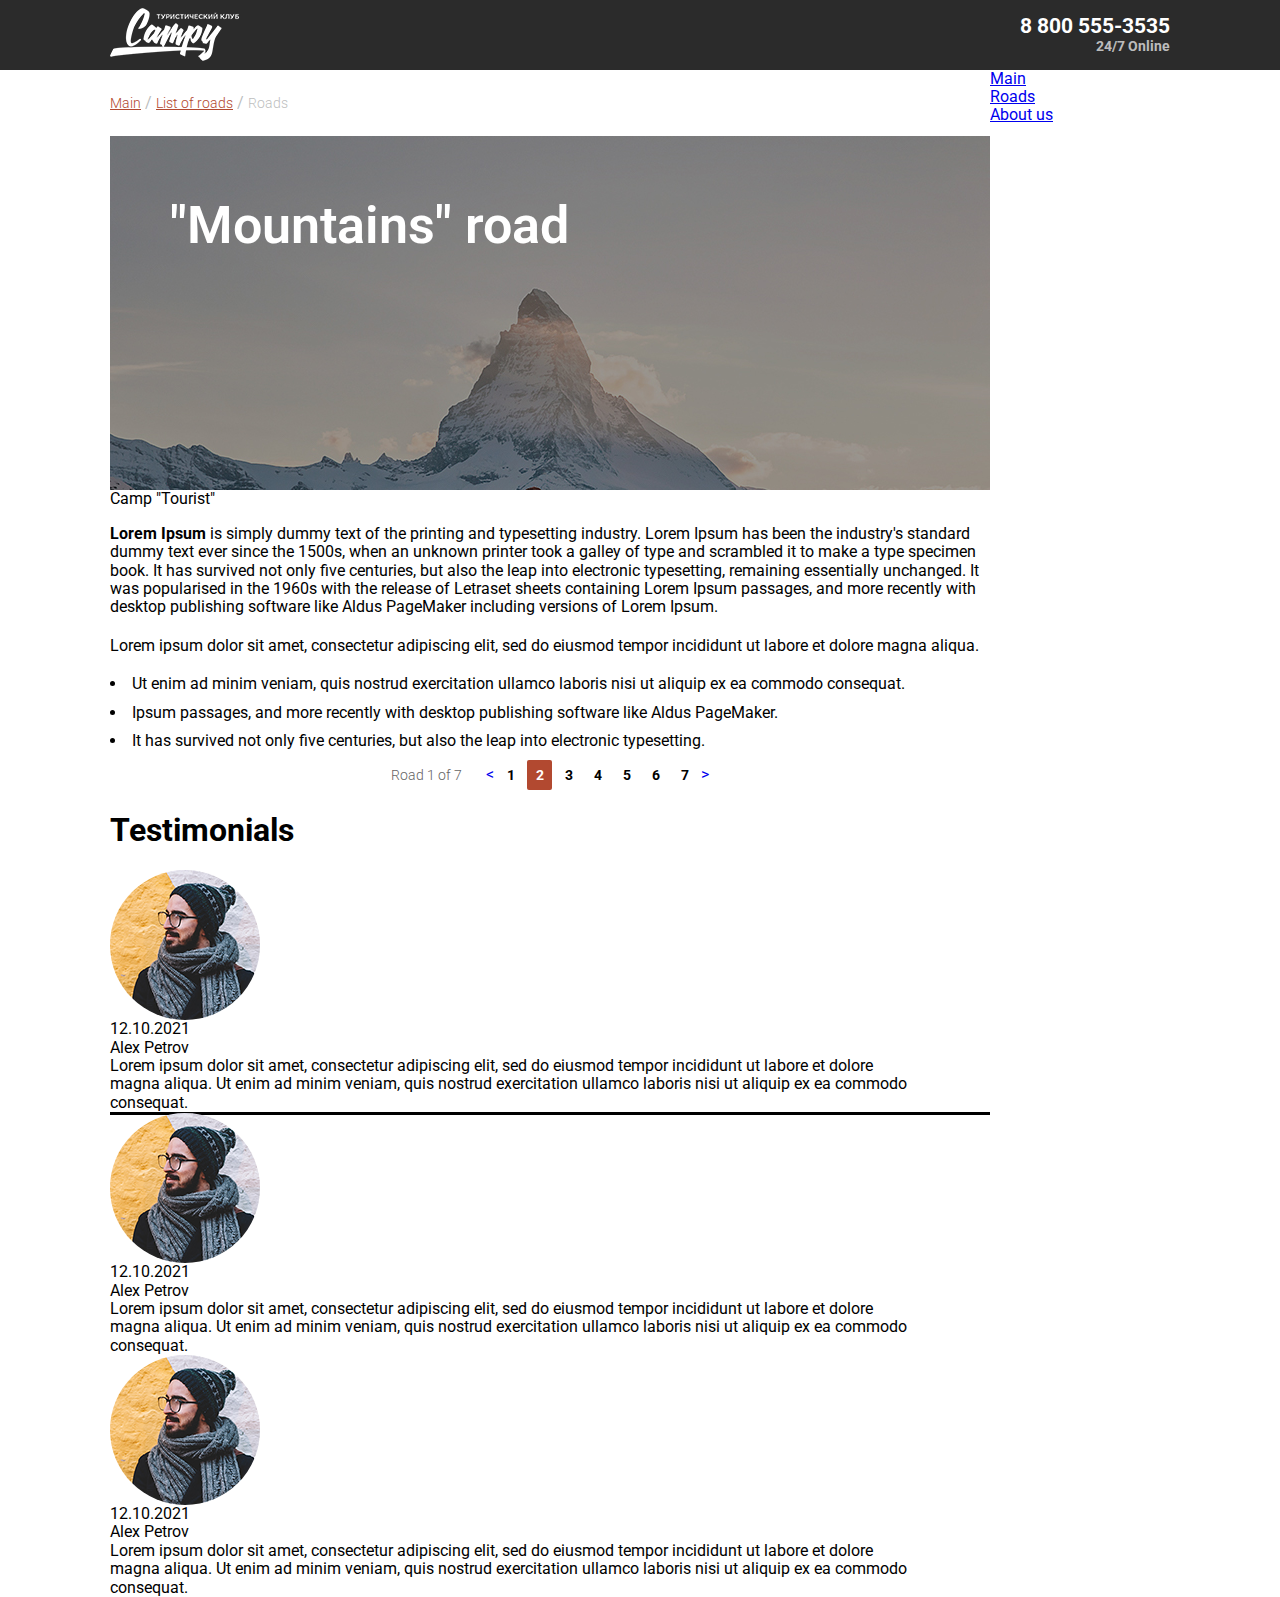
==== js/Cousehunter/layout/index.html @ eb44df19 "upd" ====
<!DOCTYPE html>
<html lang="en">

<head>
    <meta charset="UTF-8">
    <meta http-equiv="X-UA-Compatible" content="IE=edge">
    <link rel="preconnect" href="https://fonts.googleapis.com">
    <link rel="preconnect" href="https://fonts.gstatic.com" crossorigin>
    <link href="https://fonts.googleapis.com/css2?family=Roboto:wght@400;700&display=swap" rel="stylesheet">
    <title>Mainpage</title>
    <link rel="stylesheet" href="css/normalize.css">
    <link rel="stylesheet" href="css/main.css">
</head>

<body>
    <div class="wrapper">
        <div class="header">
            <div class="container clearfix">
                <div class="header__left">
                    <a href="#" class="logo">
                        <img src="./img/logo/logo.png" alt="company logo" class="logo__img">
                    </a>
                </div>
                <div class="header__right">
                    <div class="contacts">
                        <a href="tel:88005553535" class="contacts__phone">8 800 555-3535</a>
                        <div class="contacts__desc">24/7 Online</div>
                    </div>
                </div>
            </div>
        </div>
        <div class="maincontent">
            <div class="container clearfix">
                <div class="content">
                    <ul class="breadcrumbs">
                        <li class="breadcrumbs__item">
                            <a href="#" class="breadcrumbs_item-link">Main</a>
                        </li>
                        <li class="breadcrumbs__item">
                            <a href="#" class="breadcrumbs_item-link">List of roads</a>
                        </li>
                        <li class="breadcrumbs__item">
                            <a href="#" class="breadcrumbs_item-link breadcrumbs__item-link_active">Roads</a>
                        </li>
                    </ul>
                    <div class="desc">
                        <div class="desc__image">
                            <div class="desc__text">"Mountains" road</div>
                        </div>
                    </div>
                    <div class="desc__title">
                        <div class="desc__title-name">
                            Camp "Tourist"
                        </div>
                        <ul class="desc__rating">
                            <li class="desc__rating-star"></li>
                            <li class="desc__rating-star"></li>
                            <li class="desc__rating-star"></li>
                            <li class="desc__rating-star"></li>
                            <li class="desc__rating-star"></li>
                        </ul>
                    </div>
                    <div class="desc__info">
                        <p><b>Lorem Ipsum</b> is simply dummy text of the printing and typesetting industry. Lorem Ipsum has been the industry's standard dummy text ever since the 1500s, when an unknown printer took a galley of type and scrambled it to make
                            a type specimen book. It has survived not only five centuries, but also the leap into electronic typesetting, remaining essentially unchanged. It was popularised in the 1960s with the release of Letraset sheets containing Lorem
                            Ipsum passages, and more recently with desktop publishing software like Aldus PageMaker including versions of Lorem Ipsum.
                        </p>
                        <p>Lorem ipsum dolor sit amet, consectetur adipiscing elit, sed do eiusmod tempor incididunt ut labore et dolore magna aliqua.</p>
                        <ul>
                            <li>
                                Ut enim ad minim veniam, quis nostrud exercitation ullamco laboris nisi ut aliquip ex ea commodo consequat.
                            </li>
                            <li>
                                Ipsum passages, and more recently with desktop publishing software like Aldus PageMaker.
                            </li>
                            <li>
                                It has survived not only five centuries, but also the leap into electronic typesetting.
                            </li>
                        </ul>
                    </div>
                    <div class="pagination">
                        <div class="pagination__display">Road 1 of 7</div>
                        <div class="pagination__controls">
                            <a href="#" class="pagination__btn"> &lt </a>
                            <ul class="pagination__list">
                                <li class="pagination__item">
                                    <a href="#" class="pagination__page">1</a>
                                </li>
                                <li class="pagination__item">
                                    <a href="#" class="pagination__page pagination__page-active">2</a>
                                </li>
                                <li class="pagination__item">
                                    <a href="#" class="pagination__page">3</a>
                                </li>
                                <li class="pagination__item">
                                    <a href="#" class="pagination__page">4</a>
                                </li>
                                <li class="pagination__item">
                                    <a href="#" class="pagination__page">5</a>
                                </li>
                                <li class="pagination__item">
                                    <a href="#" class="pagination__page">6</a>
                                </li>
                                <li class="pagination__item">
                                    <a href="#" class="pagination__page">7</a>
                                </li>
                            </ul>
                            <a href="#" class="pagination__btn"> &gt </a>
                        </div>
                    </div>
                    <div class="reviews">
                        <h1 class="title">Testimonials</h1>
                        <ul class="reviews__list">
                            <li class="reviews__item clearfix">
                                <div class="reviews__avatar">
                                    <img src="./img/content/alex.png" alt="" class="reviews__avatar-pic">
                                </div>
                                <div class="reviews__text">
                                    <div class="reviews__data">12.10.2021</div>
                                    <div class="reviews__name">Alex Petrov</div>
                                    <div class="reviews__content">Lorem ipsum dolor sit amet, consectetur adipiscing elit, sed do eiusmod tempor incididunt ut labore et dolore magna aliqua. Ut enim ad minim veniam, quis nostrud exercitation ullamco laboris nisi ut aliquip ex ea commodo
                                        consequat.
                                    </div>
                                </div>
                            </li>
                            <li class="reviews__item">
                                <div class="reviews__avatar">
                                    <img src="./img/content/alex.png" alt="" class="reviews__avatar-pic">
                                </div>
                                <div class="reviews__text">
                                    <div class="reviews__data">12.10.2021</div>
                                    <div class="reviews__name">Alex Petrov</div>
                                    <div class="reviews__content">Lorem ipsum dolor sit amet, consectetur adipiscing elit, sed do eiusmod tempor incididunt ut labore et dolore magna aliqua. Ut enim ad minim veniam, quis nostrud exercitation ullamco laboris nisi ut aliquip ex ea commodo
                                        consequat.
                                    </div>
                                </div>
                            </li>
                            <li class="reviews__item">
                                <div class="reviews__avatar">
                                    <img src="./img/content/alex.png" alt="" class="reviews__avatar-pic">
                                </div>
                                <div class="reviews__text">
                                    <div class="reviews__data">12.10.2021</div>
                                    <div class="reviews__name">Alex Petrov</div>
                                    <div class="reviews__content">Lorem ipsum dolor sit amet, consectetur adipiscing elit, sed do eiusmod tempor incididunt ut labore et dolore magna aliqua. Ut enim ad minim veniam, quis nostrud exercitation ullamco laboris nisi ut aliquip ex ea commodo
                                        consequat.
                                    </div>
                                </div>
                            </li>
                        </ul>
                    </div>
                </div>
                <div class="nav">
                    <ul class="nav__list">
                        <li class="nav__item">
                            <a href="#" class="nav__link">
                                <div class="nav__icon"></div>
                                <div class="nav__text">Main</div>
                            </a>
                        </li>
                        <li class="nav__item">
                            <a href="#" class="nav__link">
                                <div class="nav__icon"></div>
                                <div class="nav__text">Roads</div>
                            </a>
                        </li>
                        <li class="nav__item">
                            <a href="#" class="nav__link">
                                <div class="nav__icon"></div>
                                <div class="nav__text">About us</div>
                            </a>
                        </li>
                    </ul>
                </div>
            </div>
        </div>
    </div>
</body>

</html>
---- js/Cousehunter/layout/css/main.css ----
.clearfix:after {
    content: "";
    display: block;
    clear: both;
}

ul {
    margin: 0;
    padding: 0;
    list-style: none;
}

body {
    font-family: 'Roboto', sans-serif;
    -webkit-font-smootning: antialiased;
    -moz-osx-font-smoothing: grayscale;
}

.container {
    margin: 0 auto;
    width: 1060px;
}

.logo,
.contacts {
    display: inline-block;
}

.contacts__phone {
    font-weight: bold;
    font-size: 21px;
    color: #fff;
    text-decoration: none;
}

.contacts__desc {
    color: rgba(255, 255, 255, .7);
    font-size: 14px;
    font-weight: bold;
}

.header {
    background: #2b2b2b;
    position: relative;
}

.header__right,
.header__left {
    float: left;
    width: 50%;
}

.header__right {
    text-align: right;
    margin-top: 14px;
    margin-bottom: 14px;
}

.header__left {
    margin-top: 8px;
}

.content {
    float: left;
    width: 880px;
}

.breadcrumbs {
    margin-top: 24px;
    margin-bottom: 24px;
}

.breadcrumbs__item {
    display: inline-block;
    vertical-align: middle;
}

.breadcrumbs__item:after {
    content: "/";
    display: inline-block;
    color: #221f1f;
    opacity: 0.3;
}

.breadcrumbs__item:last-child:after {
    display: none;
}

.breadcrumbs_item-link {
    font-size: 14px;
    font-weight: 300;
    font-style: normal;
    color: #b24930;
}

.breadcrumbs__item-link_active {
    color: #221f1f;
    opacity: 0.3;
    text-decoration: none;
}

.desc__image {
    width: 880px;
    height: 354px;
    background: url('../img/decor/mountains.jpg');
    background-repeat: no-repeat;
    position: relative;
}

.desc__text {
    top: 60px;
    left: 60px;
    max-width: 650px;
    position: absolute;
    color: #fff;
    font-size: 52px;
    font-weight: 600;
}

.pagination {
    text-align: center;
}

.pagination__display,
.pagination__controls {
    display: inline-block;
    vertical-align: middle;
}

.pagination__display {
    font-size: 14px;
    font-weight: 300;
    color: #656464;
    margin-right: 20px;
}

.pagination__btn,
.pagination__list,
.pagination__item {
    display: inline-block;
    vertical-align: middle;
    text-decoration: none;
}

.pagination__page {
    display: block;
    padding: 7px 0px;
    width: 25px;
    color: #000;
    font-size: 14px;
    font-weight: bold;
    text-decoration: none;
    border-radius: 2px;
}

.pagination__page-active {
    background: #b24930;
    color: #fff;
}

.reviews__avatar {
    width: 150px;
    height: 150px;
    border-radius: 50%;
    overflow: hidden;
    float: left;
}

.reviews__text {
    width: 800px;
    float: left;
}

.reviews__list {
    list-style: none;
}

.reviews__item {
    border-bottom: 1px solid black;
}

.desc__info p {
    margin-bottom: 20px;
}

.desc__info ul {
    list-style: disc;
    list-style-position: inside;
}

.desc__info li {
    margin-bottom: 10px;
}

.nav {
    float: left;
    width: 180px;
}
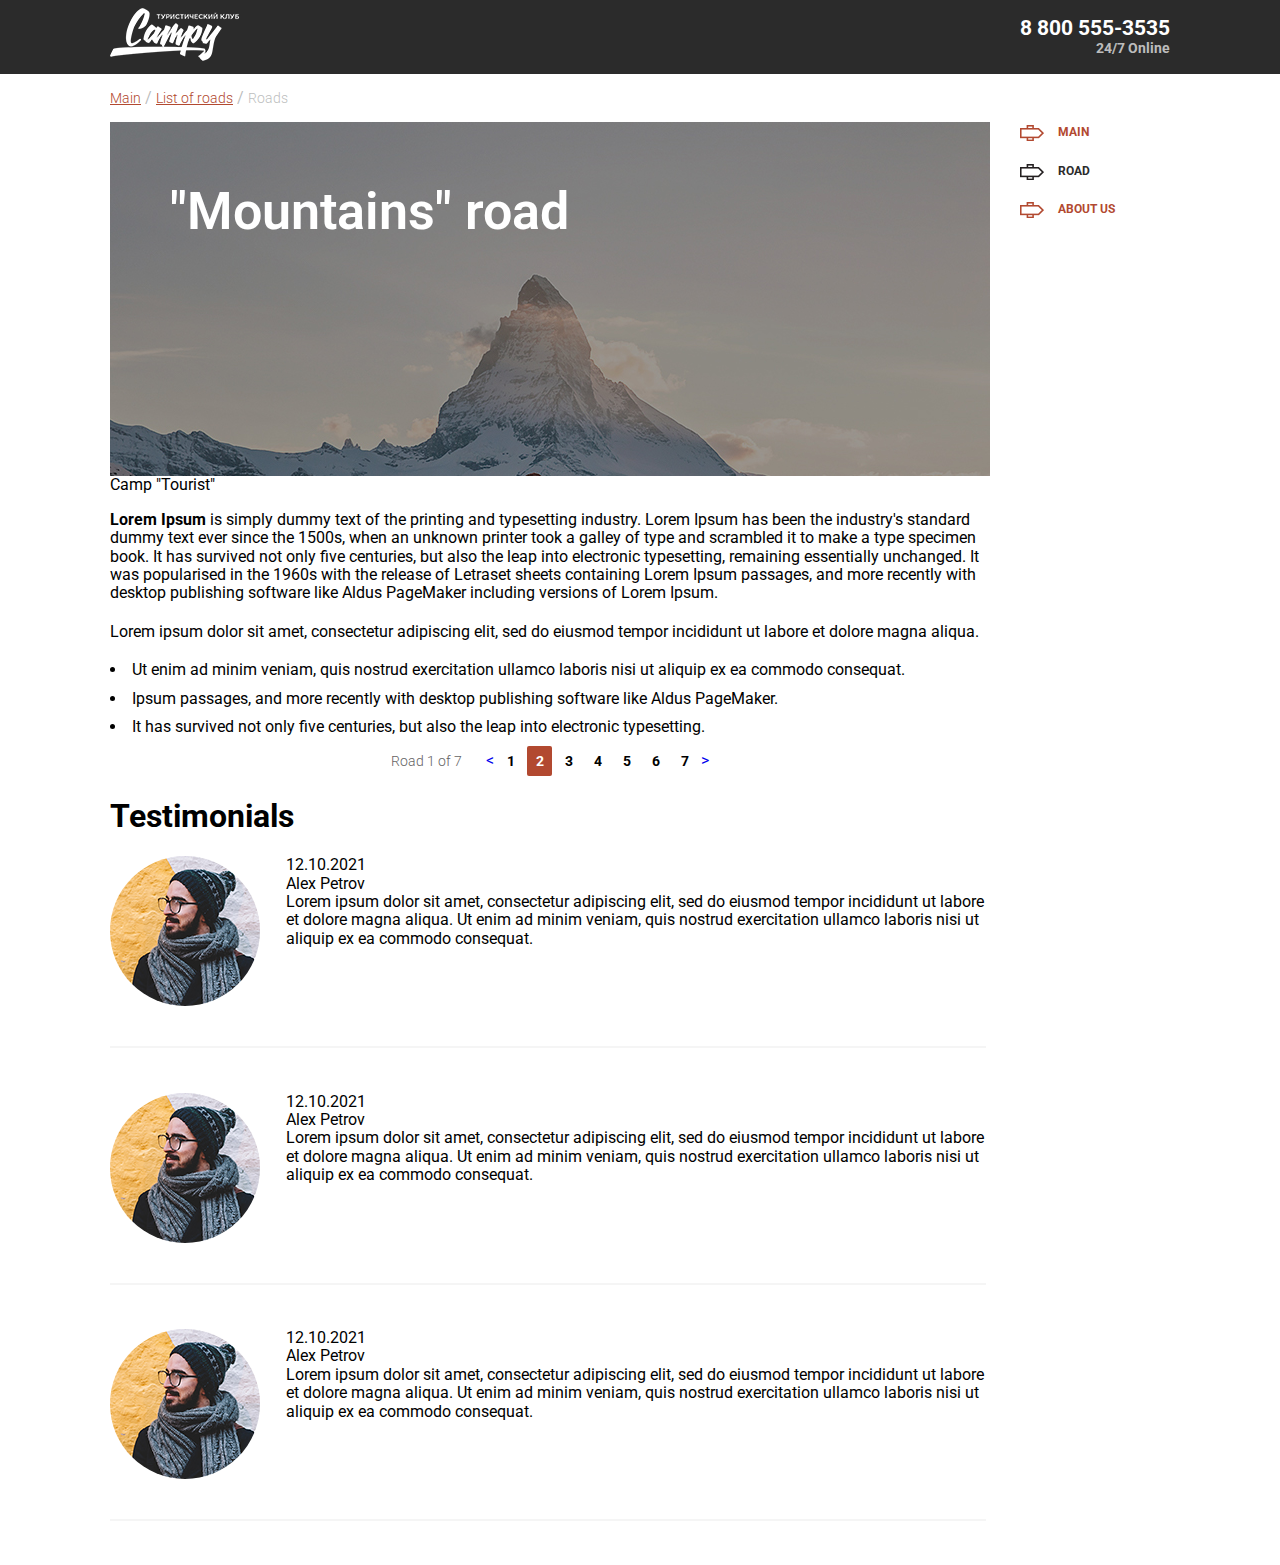
==== commit 4c1d9ca2: "upd" ====
--- a/js/Cousehunter/layout/index.html
+++ b/js/Cousehunter/layout/index.html
@@ -112,38 +112,44 @@
                         <h1 class="title">Testimonials</h1>
                         <ul class="reviews__list">
                             <li class="reviews__item clearfix">
-                                <div class="reviews__avatar">
-                                    <img src="./img/content/alex.png" alt="" class="reviews__avatar-pic">
-                                </div>
-                                <div class="reviews__text">
-                                    <div class="reviews__data">12.10.2021</div>
-                                    <div class="reviews__name">Alex Petrov</div>
-                                    <div class="reviews__content">Lorem ipsum dolor sit amet, consectetur adipiscing elit, sed do eiusmod tempor incididunt ut labore et dolore magna aliqua. Ut enim ad minim veniam, quis nostrud exercitation ullamco laboris nisi ut aliquip ex ea commodo
-                                        consequat.
+                                <div class="reviews__item-wrap">
+                                    <div class="reviews__avatar">
+                                        <img src="./img/content/alex.png" alt="" class="reviews__avatar-pic">
+                                    </div>
+                                    <div class="reviews__text">
+                                        <div class="reviews__data">12.10.2021</div>
+                                        <div class="reviews__name">Alex Petrov</div>
+                                        <div class="reviews__content">Lorem ipsum dolor sit amet, consectetur adipiscing elit, sed do eiusmod tempor incididunt ut labore et dolore magna aliqua. Ut enim ad minim veniam, quis nostrud exercitation ullamco laboris nisi ut aliquip ex ea
+                                            commodo consequat.
+                                        </div>
                                     </div>
                                 </div>
                             </li>
-                            <li class="reviews__item">
-                                <div class="reviews__avatar">
-                                    <img src="./img/content/alex.png" alt="" class="reviews__avatar-pic">
-                                </div>
-                                <div class="reviews__text">
-                                    <div class="reviews__data">12.10.2021</div>
-                                    <div class="reviews__name">Alex Petrov</div>
-                                    <div class="reviews__content">Lorem ipsum dolor sit amet, consectetur adipiscing elit, sed do eiusmod tempor incididunt ut labore et dolore magna aliqua. Ut enim ad minim veniam, quis nostrud exercitation ullamco laboris nisi ut aliquip ex ea commodo
-                                        consequat.
+                            <li class="reviews__item clearfix">
+                                <div class="reviews__item-wrap">
+                                    <div class="reviews__avatar">
+                                        <img src="./img/content/alex.png" alt="" class="reviews__avatar-pic">
+                                    </div>
+                                    <div class="reviews__text">
+                                        <div class="reviews__data">12.10.2021</div>
+                                        <div class="reviews__name">Alex Petrov</div>
+                                        <div class="reviews__content">Lorem ipsum dolor sit amet, consectetur adipiscing elit, sed do eiusmod tempor incididunt ut labore et dolore magna aliqua. Ut enim ad minim veniam, quis nostrud exercitation ullamco laboris nisi ut aliquip ex ea
+                                            commodo consequat.
+                                        </div>
                                     </div>
                                 </div>
                             </li>
-                            <li class="reviews__item">
-                                <div class="reviews__avatar">
-                                    <img src="./img/content/alex.png" alt="" class="reviews__avatar-pic">
-                                </div>
-                                <div class="reviews__text">
-                                    <div class="reviews__data">12.10.2021</div>
-                                    <div class="reviews__name">Alex Petrov</div>
-                                    <div class="reviews__content">Lorem ipsum dolor sit amet, consectetur adipiscing elit, sed do eiusmod tempor incididunt ut labore et dolore magna aliqua. Ut enim ad minim veniam, quis nostrud exercitation ullamco laboris nisi ut aliquip ex ea commodo
-                                        consequat.
+                            <li class="reviews__item clearfix">
+                                <div class="reviews__item-wrap">
+                                    <div class="reviews__avatar">
+                                        <img src="./img/content/alex.png" alt="" class="reviews__avatar-pic">
+                                    </div>
+                                    <div class="reviews__text">
+                                        <div class="reviews__data">12.10.2021</div>
+                                        <div class="reviews__name">Alex Petrov</div>
+                                        <div class="reviews__content">Lorem ipsum dolor sit amet, consectetur adipiscing elit, sed do eiusmod tempor incididunt ut labore et dolore magna aliqua. Ut enim ad minim veniam, quis nostrud exercitation ullamco laboris nisi ut aliquip ex ea
+                                            commodo consequat.
+                                        </div>
                                     </div>
                                 </div>
                             </li>
@@ -159,9 +165,9 @@
                             </a>
                         </li>
                         <li class="nav__item">
-                            <a href="#" class="nav__link">
+                            <a href="#" class="nav__link nav__link_active">
                                 <div class="nav__icon"></div>
-                                <div class="nav__text">Roads</div>
+                                <div class="nav__text">Road</div>
                             </a>
                         </li>
                         <li class="nav__item">
--- a/js/Cousehunter/layout/css/main.css
+++ b/js/Cousehunter/layout/css/main.css
@@ -52,8 +52,8 @@
 
 .header__right {
     text-align: right;
-    margin-top: 14px;
-    margin-bottom: 14px;
+    margin-top: 16px;
+    margin-bottom: 16px;
 }
 
 .header__left {
@@ -66,8 +66,8 @@
 }
 
 .breadcrumbs {
-    margin-top: 24px;
-    margin-bottom: 24px;
+    margin-top: 15px;
+    margin-bottom: 15px;
 }
 
 .breadcrumbs__item {
@@ -164,19 +164,30 @@
     border-radius: 50%;
     overflow: hidden;
     float: left;
+    margin-right: 26px;
+}
+
+.reviews__item {
+    margin-bottom: 40px;
+}
+
+.reviews__item-wrap {
+    border-bottom: 2px solid #f5f5f5;
+    display: inline-block;
+    padding-bottom: 40px;
+}
+
+.reviews__item:last-child {
+    border-bottom: initial;
 }
 
 .reviews__text {
-    width: 800px;
+    width: 700px;
     float: left;
 }
 
 .reviews__list {
     list-style: none;
-}
-
-.reviews__item {
-    border-bottom: 1px solid black;
 }
 
 .desc__info p {
@@ -195,4 +206,44 @@
 .nav {
     float: left;
     width: 180px;
+    margin-top: 50px;
+}
+
+.nav__icon {
+    background: url('../img/icons/menu/direction.png') 0 0 no-repeat;
+    width: 24px;
+    height: 16px;
+    display: inline-block;
+    vertical-align: middle;
+    margin-right: 10px;
+}
+
+.nav__link {
+    text-decoration: none;
+}
+
+.nav__item {
+    margin-bottom: 20px;
+    margin-left: 30px;
+}
+
+.nav__text {
+    display: inline-block;
+    vertical-align: middle;
+    font-weight: bold;
+    font-size: 12px;
+    text-transform: uppercase;
+    color: #b24930;
+    text-decoration: none;
+    max-width: 110px;
+}
+
+.nav__link:hover .nav__text,
+.nav__link_active .nav__text {
+    color: #2b2b2b;
+}
+
+.nav__link:hover .nav__icon,
+.nav__link_active .nav__icon {
+    background-image: url('../img/icons/menu/direction-hover.png');
 }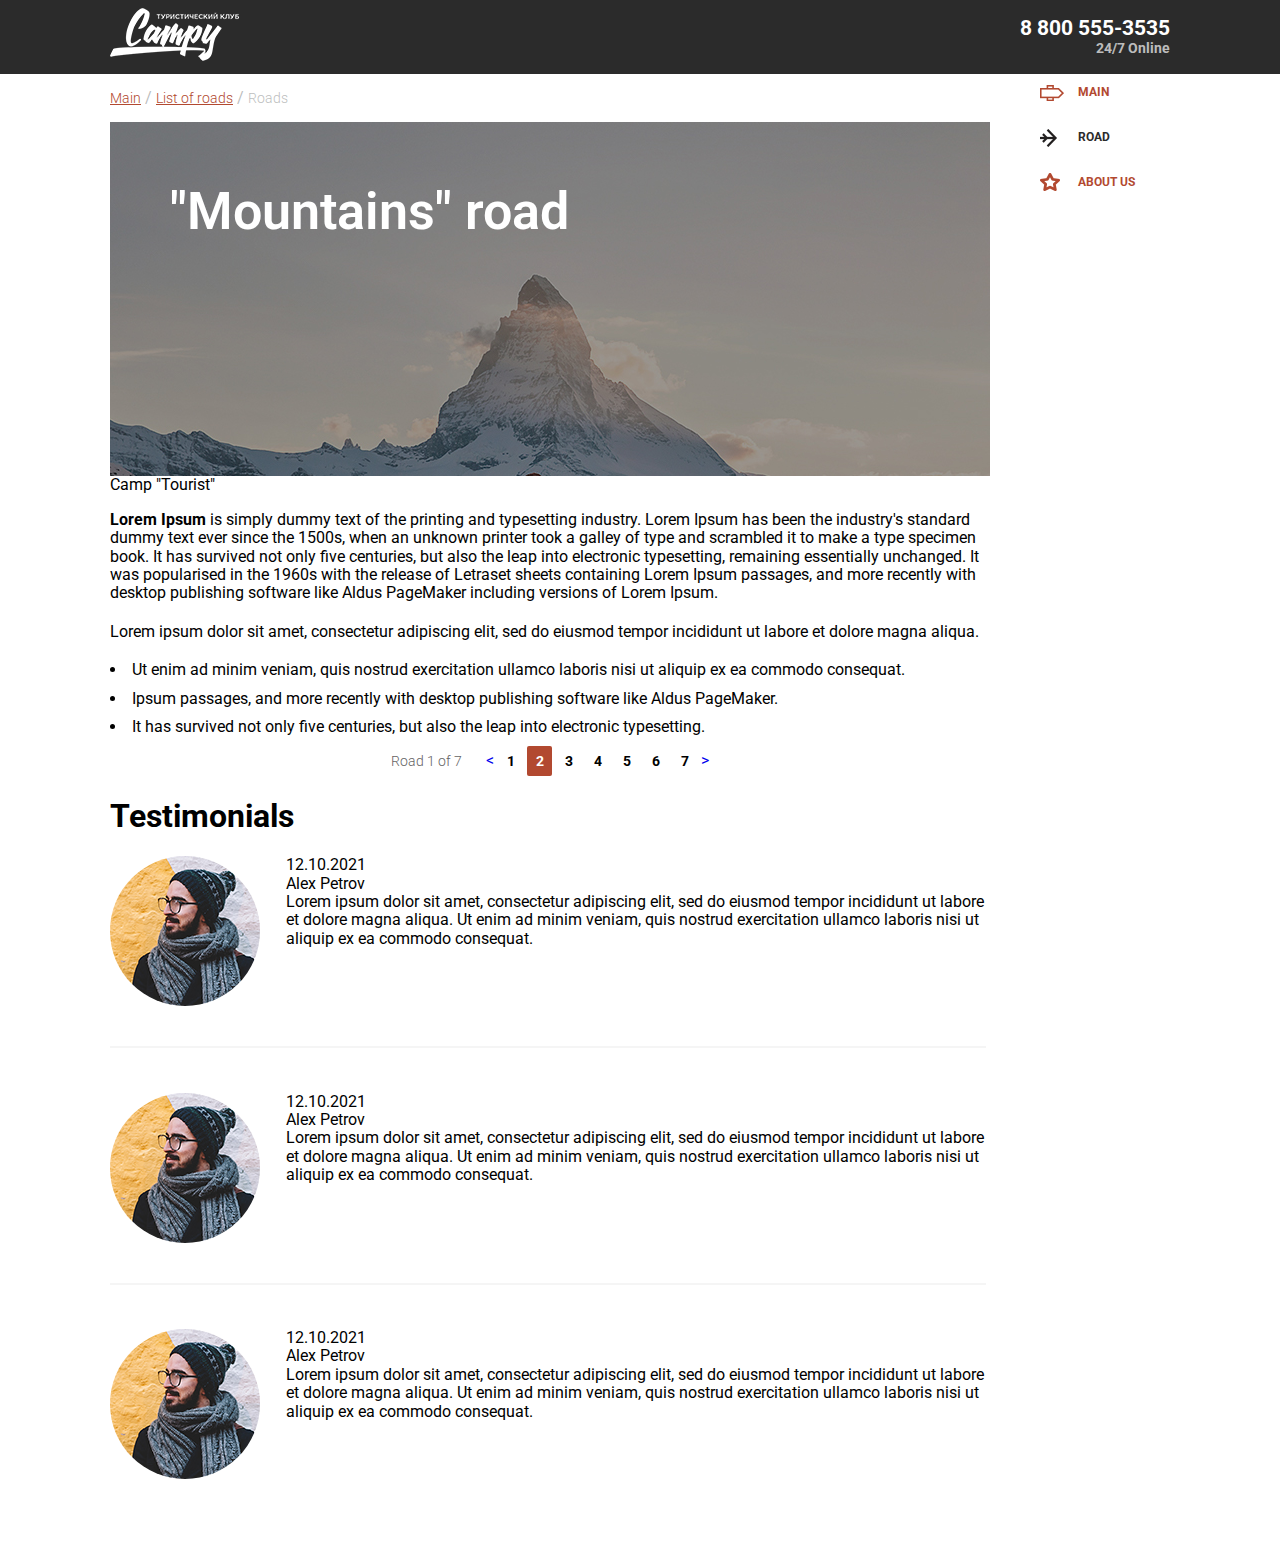
==== commit 421808d7: "upd" ====
--- a/js/Cousehunter/layout/index.html
+++ b/js/Cousehunter/layout/index.html
@@ -160,19 +160,19 @@
                     <ul class="nav__list">
                         <li class="nav__item">
                             <a href="#" class="nav__link">
-                                <div class="nav__icon"></div>
+                                <div class="nav__icon nav__icon_direction"></div>
                                 <div class="nav__text">Main</div>
                             </a>
                         </li>
                         <li class="nav__item">
                             <a href="#" class="nav__link nav__link_active">
-                                <div class="nav__icon"></div>
+                                <div class="nav__icon nav__icon_plane"></div>
                                 <div class="nav__text">Road</div>
                             </a>
                         </li>
                         <li class="nav__item">
                             <a href="#" class="nav__link">
-                                <div class="nav__icon"></div>
+                                <div class="nav__icon nav__icon_star"></div>
                                 <div class="nav__text">About us</div>
                             </a>
                         </li>
--- a/js/Cousehunter/layout/css/main.css
+++ b/js/Cousehunter/layout/css/main.css
@@ -205,17 +205,45 @@
 
 .nav {
     float: left;
-    width: 180px;
-    margin-top: 50px;
+    width: 170px;
+    margin-left: 10px;
+    padding-top: 10px;
 }
 
 .nav__icon {
+    display: inline-block;
+    vertical-align: middle;
+    margin-right: 10px;
+}
+
+.nav__icon_direction {
     background: url('../img/icons/menu/direction.png') 0 0 no-repeat;
     width: 24px;
     height: 16px;
-    display: inline-block;
-    vertical-align: middle;
-    margin-right: 10px;
+}
+
+.nav__icon_plane {
+    background: url('../img/icons/menu/plain.png') 0 0 no-repeat;
+    width: 24px;
+    height: 18px;
+}
+
+.nav__icon_star {
+    background: url('../img/icons/menu/feed.png') 0 0 no-repeat;
+    width: 24px;
+    height: 18px;
+}
+
+.nav__link:hover .nav__icon_direction {
+    background-image: url('../img/icons/menu/direction-hover.png');
+}
+
+.nav__link:hover .nav__icon_plane {
+    background-image: url('../img/icons/menu/plain-hover.png');
+}
+
+.nav__link:hover .nav__icon_star {
+    background-image: url('../img/icons/menu/feed-hover.png');
 }
 
 .nav__link {
@@ -223,8 +251,7 @@
 }
 
 .nav__item {
-    margin-bottom: 20px;
-    margin-left: 30px;
+    margin-bottom: 26px;
 }
 
 .nav__text {
@@ -234,8 +261,14 @@
     font-size: 12px;
     text-transform: uppercase;
     color: #b24930;
-    text-decoration: none;
-    max-width: 110px;
+}
+
+.nav__list {
+    padding-left: 40px;
+}
+
+.reviews__item:last-child .reviews__item-wrap {
+    border-bottom: initial;
 }
 
 .nav__link:hover .nav__text,
@@ -243,7 +276,6 @@
     color: #2b2b2b;
 }
 
-.nav__link:hover .nav__icon,
 .nav__link_active .nav__icon {
-    background-image: url('../img/icons/menu/direction-hover.png');
+    background-image: url('../img/icons/menu/plain-hover.png');
 }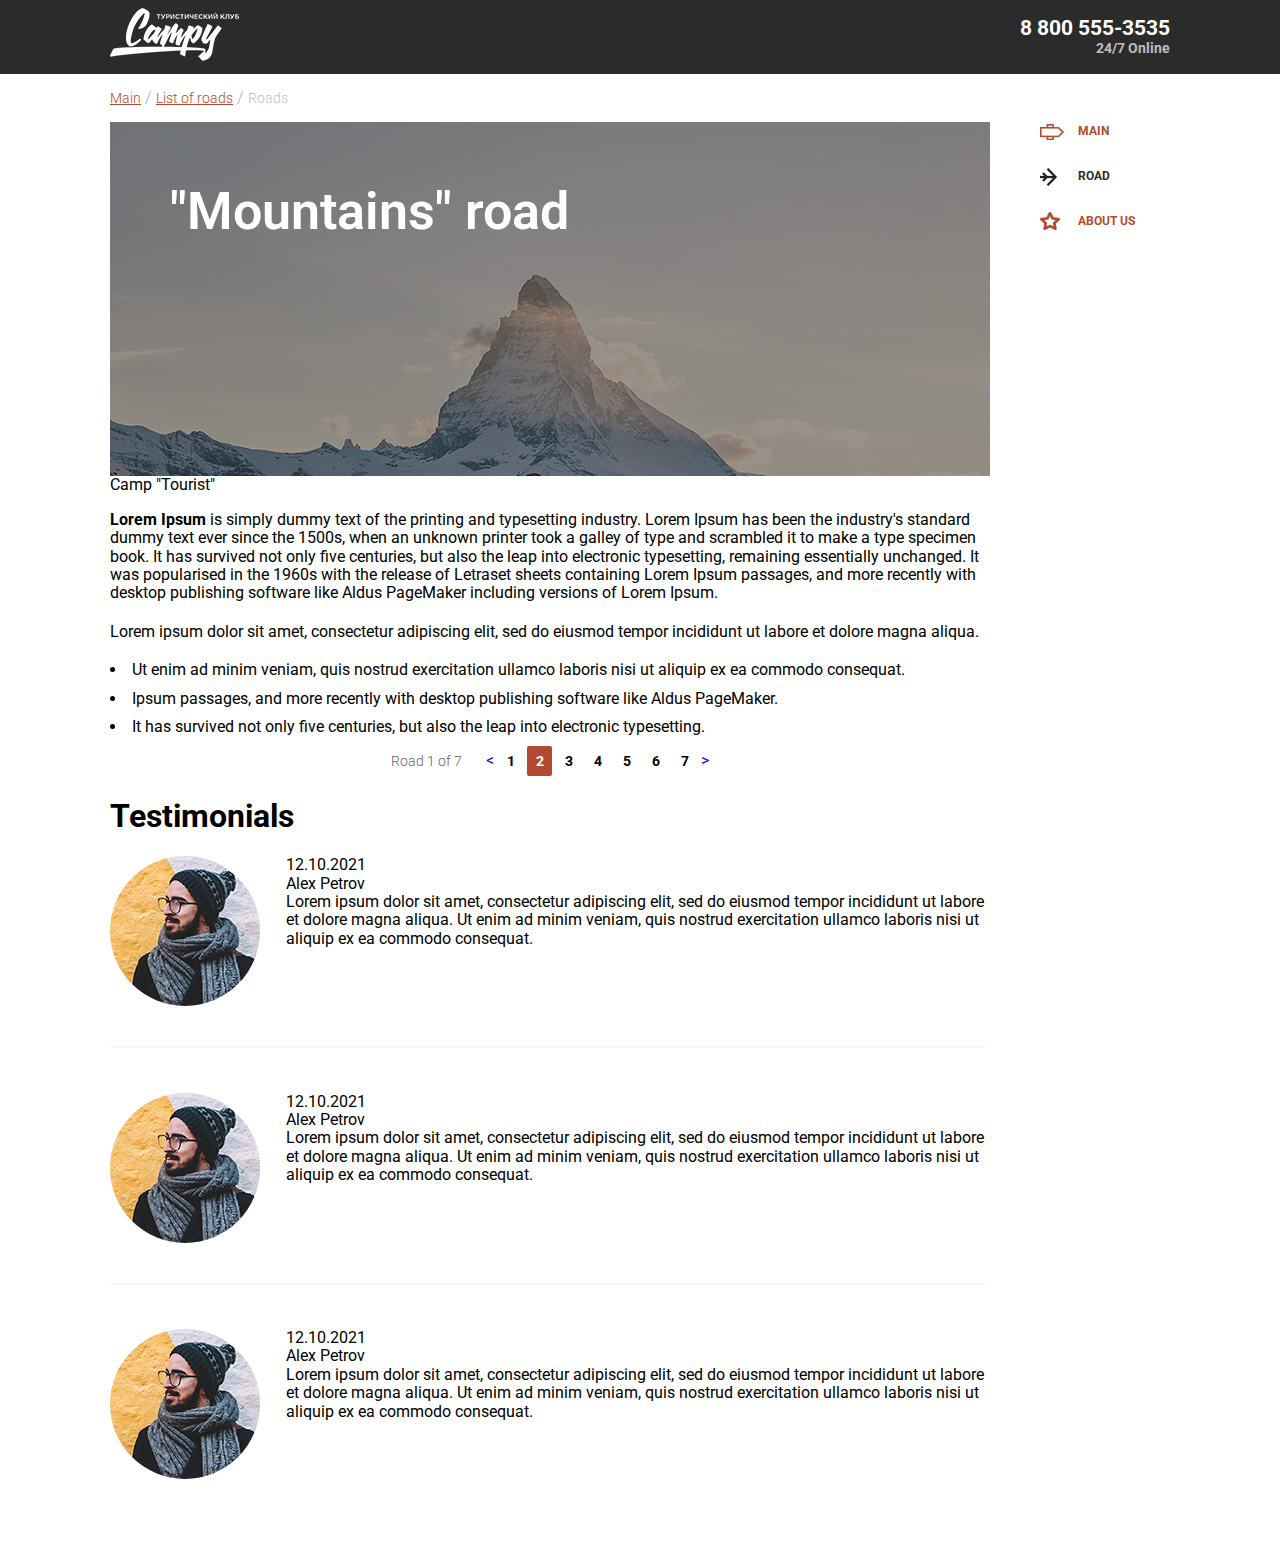
==== commit e0489efa: "upd" ====
--- a/js/Cousehunter/layout/index.html
+++ b/js/Cousehunter/layout/index.html
@@ -29,20 +29,21 @@
                 </div>
             </div>
         </div>
+        <ul class="breadcrumbs container clearfix">
+            <li class="breadcrumbs__item">
+                <a href="#" class="breadcrumbs_item-link">Main</a>
+            </li>
+            <li class="breadcrumbs__item">
+                <a href="#" class="breadcrumbs_item-link">List of roads</a>
+            </li>
+            <li class="breadcrumbs__item">
+                <a href="#" class="breadcrumbs_item-link breadcrumbs__item-link_active">Roads</a>
+            </li>
+        </ul>
         <div class="maincontent">
             <div class="container clearfix">
                 <div class="content">
-                    <ul class="breadcrumbs">
-                        <li class="breadcrumbs__item">
-                            <a href="#" class="breadcrumbs_item-link">Main</a>
-                        </li>
-                        <li class="breadcrumbs__item">
-                            <a href="#" class="breadcrumbs_item-link">List of roads</a>
-                        </li>
-                        <li class="breadcrumbs__item">
-                            <a href="#" class="breadcrumbs_item-link breadcrumbs__item-link_active">Roads</a>
-                        </li>
-                    </ul>
+
                     <div class="desc">
                         <div class="desc__image">
                             <div class="desc__text">"Mountains" road</div>
--- a/js/Cousehunter/layout/css/main.css
+++ b/js/Cousehunter/layout/css/main.css
@@ -16,6 +16,11 @@
     -moz-osx-font-smoothing: grayscale;
 }
 
+.wrapper {
+    overflow: hidden;
+    min-width: 1100px;
+}
+
 .container {
     margin: 0 auto;
     width: 1060px;
@@ -68,6 +73,7 @@
 .breadcrumbs {
     margin-top: 15px;
     margin-bottom: 15px;
+    position: relative;
 }
 
 .breadcrumbs__item {
@@ -207,7 +213,6 @@
     float: left;
     width: 170px;
     margin-left: 10px;
-    padding-top: 10px;
 }
 
 .nav__icon {
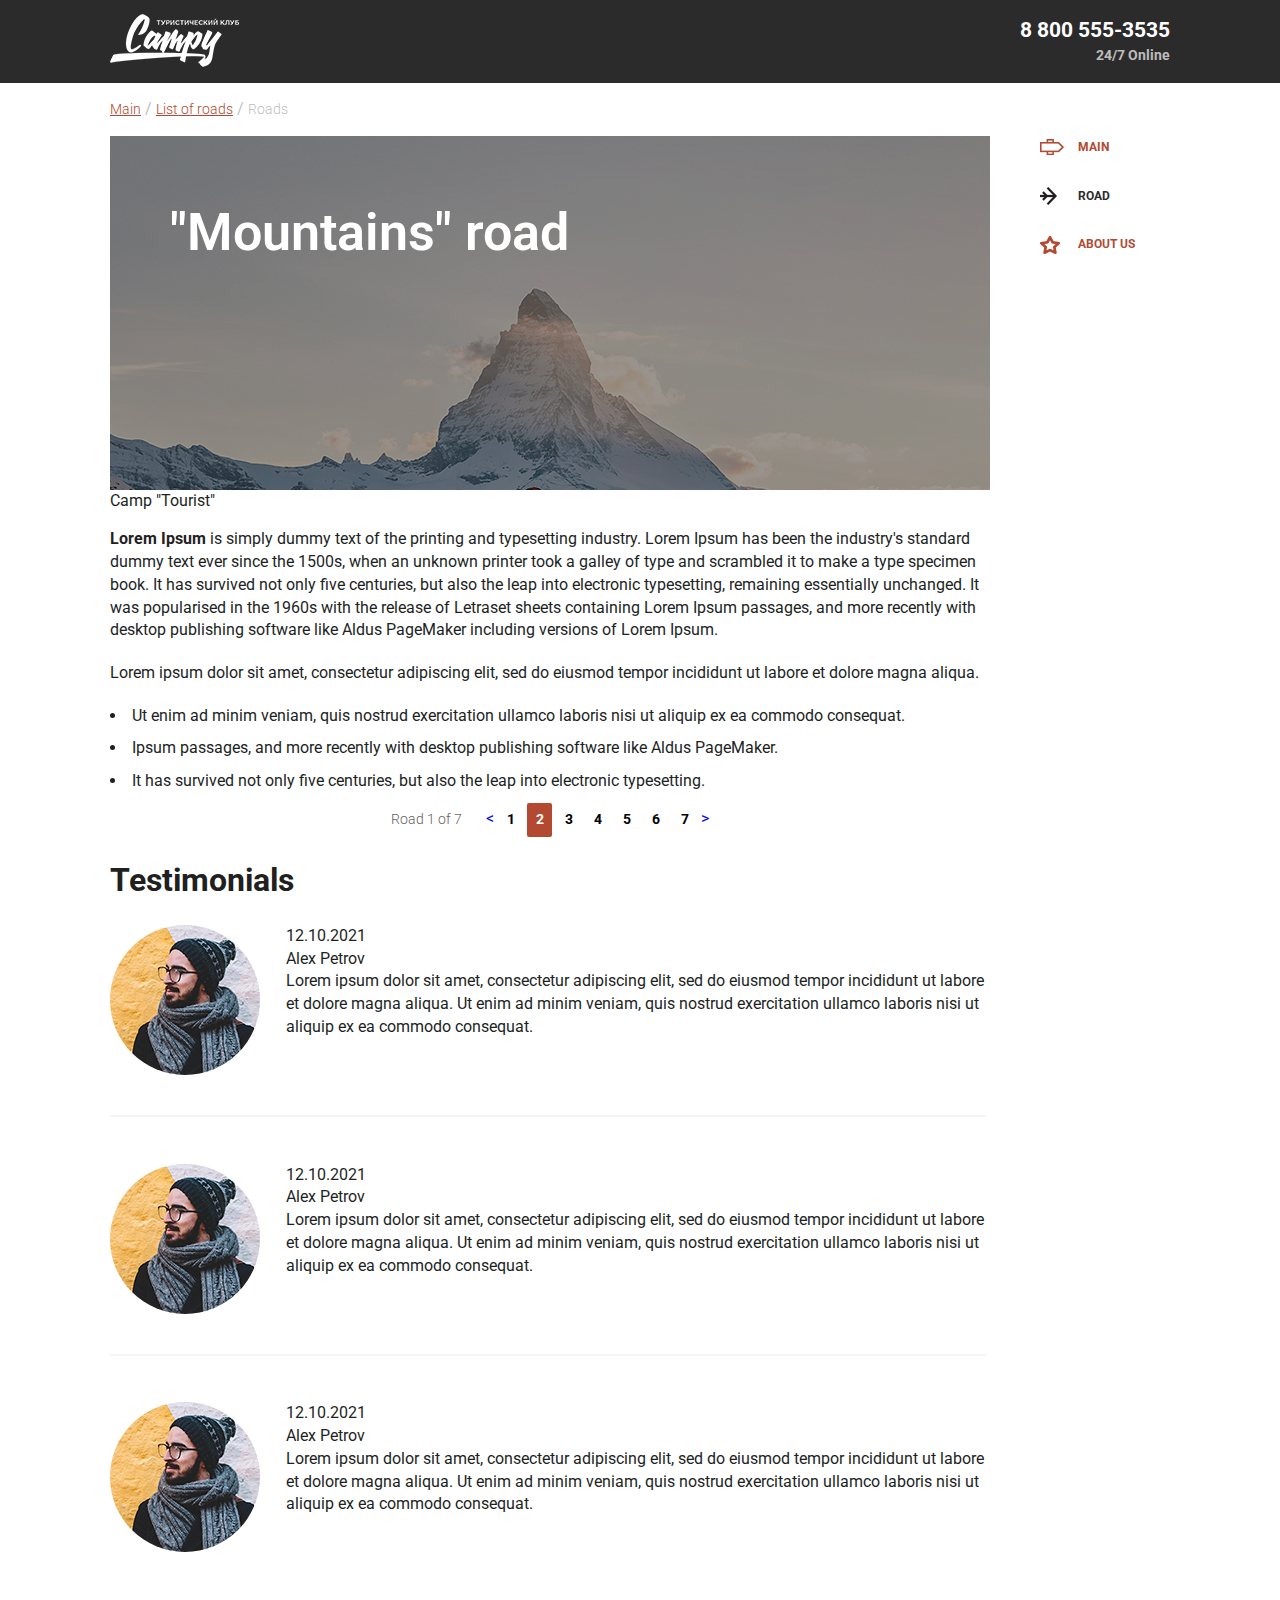
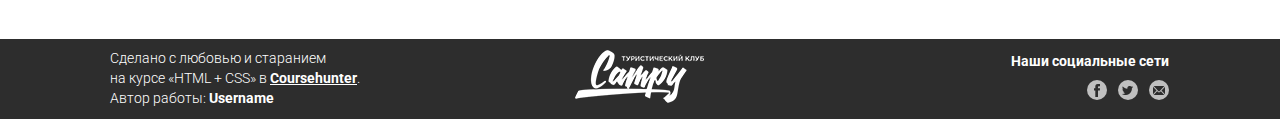
==== commit bf126078: "upd" ====
--- a/js/Cousehunter/layout/index.html
+++ b/js/Cousehunter/layout/index.html
@@ -4,11 +4,11 @@
 <head>
     <meta charset="UTF-8">
     <meta http-equiv="X-UA-Compatible" content="IE=edge">
+    <meta name="viewport" content="width=1110, initial-scale=1.0">
     <link rel="preconnect" href="https://fonts.googleapis.com">
     <link rel="preconnect" href="https://fonts.gstatic.com" crossorigin>
     <link href="https://fonts.googleapis.com/css2?family=Roboto:wght@400;700&display=swap" rel="stylesheet">
     <title>Mainpage</title>
-    <link rel="stylesheet" href="css/normalize.css">
     <link rel="stylesheet" href="css/main.css">
 </head>
 
@@ -29,16 +29,18 @@
                 </div>
             </div>
         </div>
-        <ul class="breadcrumbs container clearfix">
-            <li class="breadcrumbs__item">
-                <a href="#" class="breadcrumbs_item-link">Main</a>
-            </li>
-            <li class="breadcrumbs__item">
-                <a href="#" class="breadcrumbs_item-link">List of roads</a>
-            </li>
-            <li class="breadcrumbs__item">
-                <a href="#" class="breadcrumbs_item-link breadcrumbs__item-link_active">Roads</a>
-            </li>
+        <ul class="breadcrumbs">
+            <div class="container clearfix">
+                <li class="breadcrumbs__item">
+                    <a href="#" class="breadcrumbs_item-link">Main</a>
+                </li>
+                <li class="breadcrumbs__item">
+                    <a href="#" class="breadcrumbs_item-link">List of roads</a>
+                </li>
+                <li class="breadcrumbs__item">
+                    <a href="#" class="breadcrumbs_item-link breadcrumbs__item-link_active">Roads</a>
+                </li>
+            </div>
         </ul>
         <div class="maincontent">
             <div class="container clearfix">
@@ -182,6 +184,40 @@
             </div>
         </div>
     </div>
+    <footer class="footer">
+        <div class="container clearfix">
+            <div class="footer__col">
+                <div class="footer__text">
+                    Сделано с любовью и старанием <br> на курсе «HTML + CSS» в
+                    <a href="">Coursehunter</a>. <br> Автор работы: <span class="bold-text">Username</span>
+                </div>
+            </div>
+            <div class="footer__col footer__col_mid">
+                <a href="#" class="logo">
+                    <img src="./img/logo/logo.png" class="logo__img"></img>
+                </a>
+            </div>
+            <div class="footer__col footer__col_last">
+                <div class="socials">
+                    <div class="socials__title">Наши социальные сети</div>
+                    <ul class="socials__list">
+                        <li class="socials__item">
+                            <a href="" class="socials__link socials__link_fb">
+                            </a>
+                        </li>
+                        <li class="socials__item">
+                            <a href="" class="socials__link socials__link_tw">
+                            </a>
+                        </li>
+                        <li class="socials__item">
+                            <a href="" class="socials__link socials__link_mail">
+                            </a>
+                        </li>
+                    </ul>
+                </div>
+            </div>
+        </div>
+    </footer>
 </body>
 
 </html>--- a/js/Cousehunter/layout/css/main.css
+++ b/js/Cousehunter/layout/css/main.css
@@ -1,286 +1,11 @@
-.clearfix:after {
-    content: "";
-    display: block;
-    clear: both;
-}
+/* layout */
 
-ul {
-    margin: 0;
-    padding: 0;
-    list-style: none;
-}
+@import url('./layout/normalize.css');
+@import url('./layout/base.css');
 
-body {
-    font-family: 'Roboto', sans-serif;
-    -webkit-font-smootning: antialiased;
-    -moz-osx-font-smoothing: grayscale;
-}
+/* blocks */
 
-.wrapper {
-    overflow: hidden;
-    min-width: 1100px;
-}
-
-.container {
-    margin: 0 auto;
-    width: 1060px;
-}
-
-.logo,
-.contacts {
-    display: inline-block;
-}
-
-.contacts__phone {
-    font-weight: bold;
-    font-size: 21px;
-    color: #fff;
-    text-decoration: none;
-}
-
-.contacts__desc {
-    color: rgba(255, 255, 255, .7);
-    font-size: 14px;
-    font-weight: bold;
-}
-
-.header {
-    background: #2b2b2b;
-    position: relative;
-}
-
-.header__right,
-.header__left {
-    float: left;
-    width: 50%;
-}
-
-.header__right {
-    text-align: right;
-    margin-top: 16px;
-    margin-bottom: 16px;
-}
-
-.header__left {
-    margin-top: 8px;
-}
-
-.content {
-    float: left;
-    width: 880px;
-}
-
-.breadcrumbs {
-    margin-top: 15px;
-    margin-bottom: 15px;
-    position: relative;
-}
-
-.breadcrumbs__item {
-    display: inline-block;
-    vertical-align: middle;
-}
-
-.breadcrumbs__item:after {
-    content: "/";
-    display: inline-block;
-    color: #221f1f;
-    opacity: 0.3;
-}
-
-.breadcrumbs__item:last-child:after {
-    display: none;
-}
-
-.breadcrumbs_item-link {
-    font-size: 14px;
-    font-weight: 300;
-    font-style: normal;
-    color: #b24930;
-}
-
-.breadcrumbs__item-link_active {
-    color: #221f1f;
-    opacity: 0.3;
-    text-decoration: none;
-}
-
-.desc__image {
-    width: 880px;
-    height: 354px;
-    background: url('../img/decor/mountains.jpg');
-    background-repeat: no-repeat;
-    position: relative;
-}
-
-.desc__text {
-    top: 60px;
-    left: 60px;
-    max-width: 650px;
-    position: absolute;
-    color: #fff;
-    font-size: 52px;
-    font-weight: 600;
-}
-
-.pagination {
-    text-align: center;
-}
-
-.pagination__display,
-.pagination__controls {
-    display: inline-block;
-    vertical-align: middle;
-}
-
-.pagination__display {
-    font-size: 14px;
-    font-weight: 300;
-    color: #656464;
-    margin-right: 20px;
-}
-
-.pagination__btn,
-.pagination__list,
-.pagination__item {
-    display: inline-block;
-    vertical-align: middle;
-    text-decoration: none;
-}
-
-.pagination__page {
-    display: block;
-    padding: 7px 0px;
-    width: 25px;
-    color: #000;
-    font-size: 14px;
-    font-weight: bold;
-    text-decoration: none;
-    border-radius: 2px;
-}
-
-.pagination__page-active {
-    background: #b24930;
-    color: #fff;
-}
-
-.reviews__avatar {
-    width: 150px;
-    height: 150px;
-    border-radius: 50%;
-    overflow: hidden;
-    float: left;
-    margin-right: 26px;
-}
-
-.reviews__item {
-    margin-bottom: 40px;
-}
-
-.reviews__item-wrap {
-    border-bottom: 2px solid #f5f5f5;
-    display: inline-block;
-    padding-bottom: 40px;
-}
-
-.reviews__item:last-child {
-    border-bottom: initial;
-}
-
-.reviews__text {
-    width: 700px;
-    float: left;
-}
-
-.reviews__list {
-    list-style: none;
-}
-
-.desc__info p {
-    margin-bottom: 20px;
-}
-
-.desc__info ul {
-    list-style: disc;
-    list-style-position: inside;
-}
-
-.desc__info li {
-    margin-bottom: 10px;
-}
-
-.nav {
-    float: left;
-    width: 170px;
-    margin-left: 10px;
-}
-
-.nav__icon {
-    display: inline-block;
-    vertical-align: middle;
-    margin-right: 10px;
-}
-
-.nav__icon_direction {
-    background: url('../img/icons/menu/direction.png') 0 0 no-repeat;
-    width: 24px;
-    height: 16px;
-}
-
-.nav__icon_plane {
-    background: url('../img/icons/menu/plain.png') 0 0 no-repeat;
-    width: 24px;
-    height: 18px;
-}
-
-.nav__icon_star {
-    background: url('../img/icons/menu/feed.png') 0 0 no-repeat;
-    width: 24px;
-    height: 18px;
-}
-
-.nav__link:hover .nav__icon_direction {
-    background-image: url('../img/icons/menu/direction-hover.png');
-}
-
-.nav__link:hover .nav__icon_plane {
-    background-image: url('../img/icons/menu/plain-hover.png');
-}
-
-.nav__link:hover .nav__icon_star {
-    background-image: url('../img/icons/menu/feed-hover.png');
-}
-
-.nav__link {
-    text-decoration: none;
-}
-
-.nav__item {
-    margin-bottom: 26px;
-}
-
-.nav__text {
-    display: inline-block;
-    vertical-align: middle;
-    font-weight: bold;
-    font-size: 12px;
-    text-transform: uppercase;
-    color: #b24930;
-}
-
-.nav__list {
-    padding-left: 40px;
-}
-
-.reviews__item:last-child .reviews__item-wrap {
-    border-bottom: initial;
-}
-
-.nav__link:hover .nav__text,
-.nav__link_active .nav__text {
-    color: #2b2b2b;
-}
-
-.nav__link_active .nav__icon {
-    background-image: url('../img/icons/menu/plain-hover.png');
-}+@import url('./blocks/header.css');
+@import url('./blocks/nav.css');
+@import url('./blocks/main-page.css');
+@import url('./blocks/footer.css');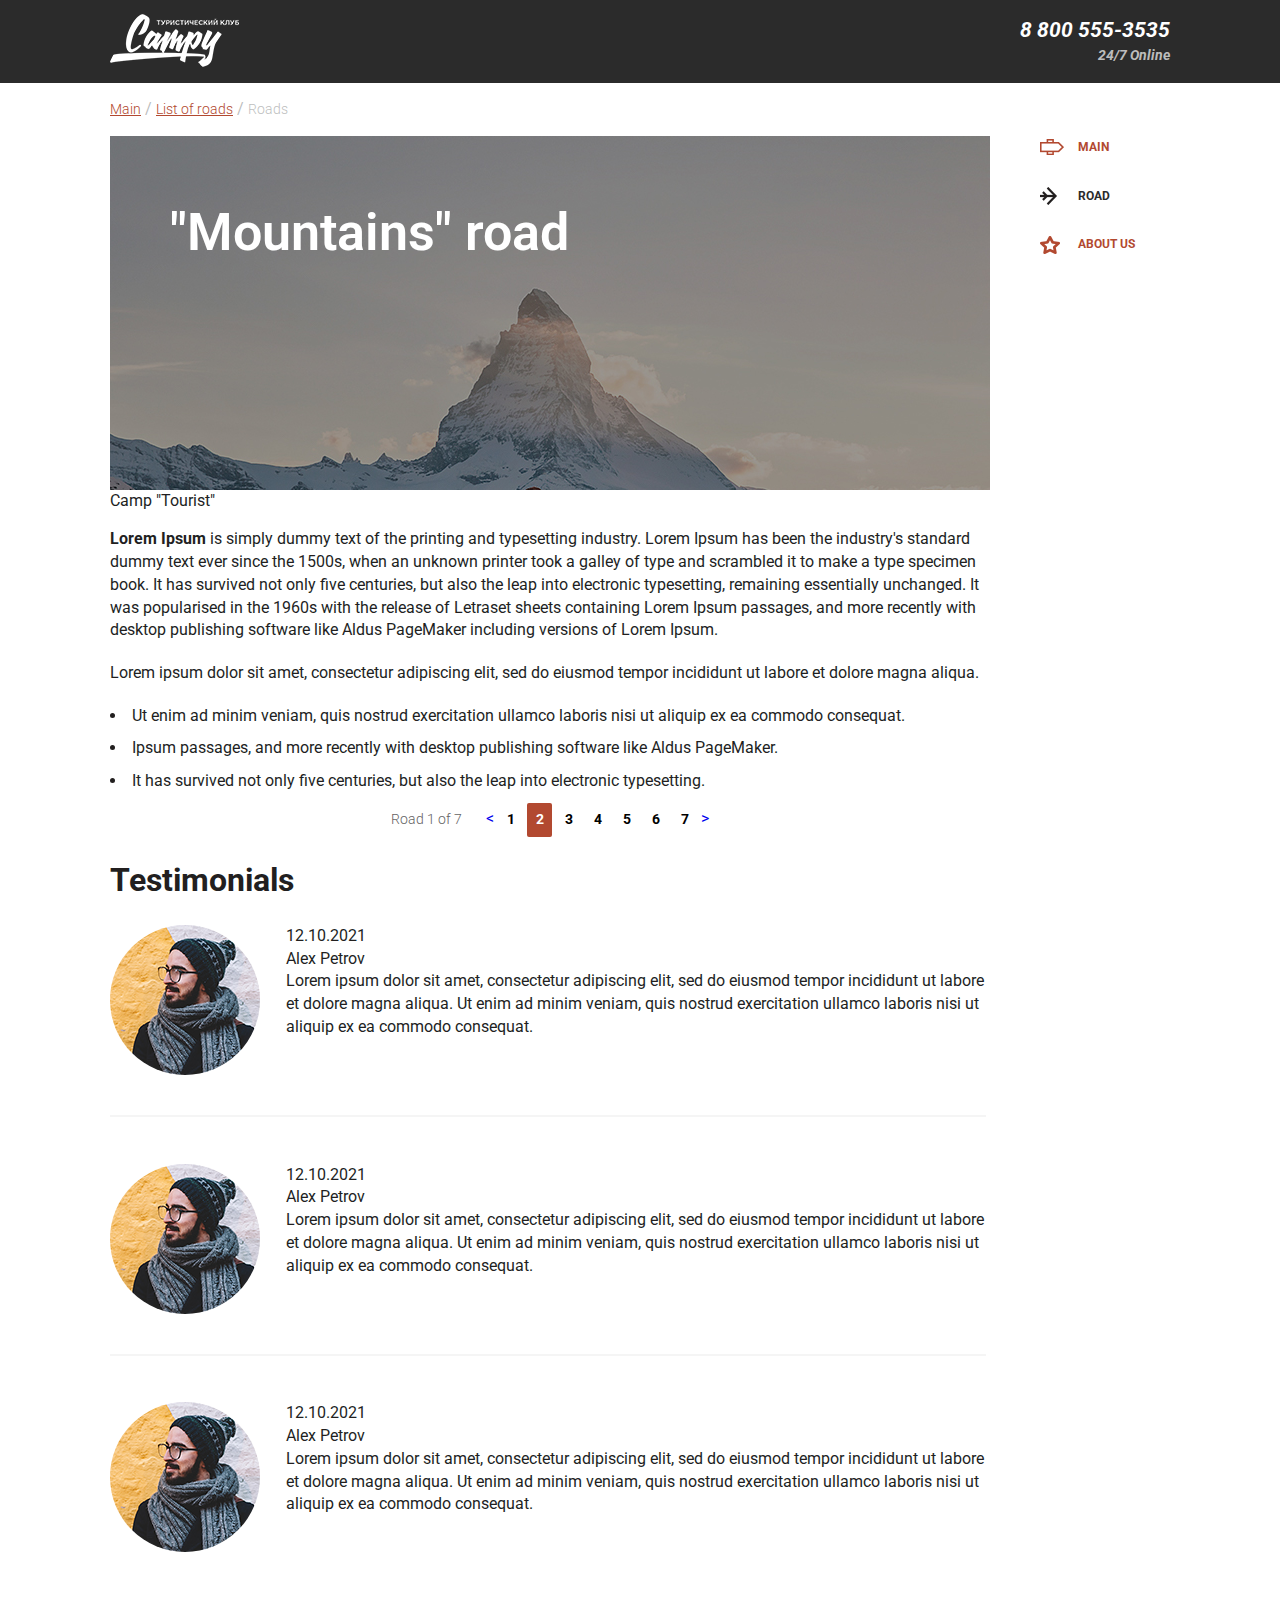
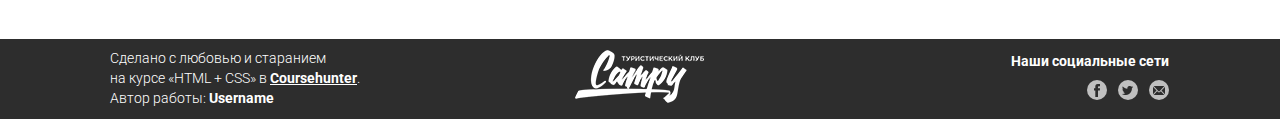
==== commit ebf1aa22: "Update index.html" ====
--- a/js/Cousehunter/layout/index.html
+++ b/js/Cousehunter/layout/index.html
@@ -14,7 +14,7 @@
 
 <body>
     <div class="wrapper">
-        <div class="header">
+        <header class="header">
             <div class="container clearfix">
                 <div class="header__left">
                     <a href="#" class="logo">
@@ -22,35 +22,36 @@
                     </a>
                 </div>
                 <div class="header__right">
-                    <div class="contacts">
+                    <address class="contacts">
                         <a href="tel:88005553535" class="contacts__phone">8 800 555-3535</a>
                         <div class="contacts__desc">24/7 Online</div>
-                    </div>
-                </div>
-            </div>
-        </div>
-        <ul class="breadcrumbs">
-            <div class="container clearfix">
-                <li class="breadcrumbs__item">
-                    <a href="#" class="breadcrumbs_item-link">Main</a>
-                </li>
-                <li class="breadcrumbs__item">
-                    <a href="#" class="breadcrumbs_item-link">List of roads</a>
-                </li>
-                <li class="breadcrumbs__item">
-                    <a href="#" class="breadcrumbs_item-link breadcrumbs__item-link_active">Roads</a>
-                </li>
-            </div>
-        </ul>
+                    </address>
+                </div>
+            </div>
+        </header>
+        <nav class="breadcrumbs">
+            <ul class="breadcrumbs__list">
+                <div class="container clearfix">
+                    <li class="breadcrumbs__item">
+                        <a href="#" class="breadcrumbs_item-link">Main</a>
+                    </li>
+                    <li class="breadcrumbs__item">
+                        <a href="#" class="breadcrumbs_item-link">List of roads</a>
+                    </li>
+                    <li class="breadcrumbs__item">
+                        <a href="#" class="breadcrumbs_item-link breadcrumbs__item-link_active">Roads</a>
+                    </li>
+                </div>
+            </ul>
+        </nav>
         <div class="maincontent">
             <div class="container clearfix">
-                <div class="content">
-
-                    <div class="desc">
+                <main class="content">
+                    <section class="desc">
                         <div class="desc__image">
                             <div class="desc__text">"Mountains" road</div>
                         </div>
-                    </div>
+                    </section>
                     <div class="desc__title">
                         <div class="desc__title-name">
                             Camp "Tourist"
@@ -111,7 +112,7 @@
                             <a href="#" class="pagination__btn"> &gt </a>
                         </div>
                     </div>
-                    <div class="reviews">
+                    <section class="reviews">
                         <h1 class="title">Testimonials</h1>
                         <ul class="reviews__list">
                             <li class="reviews__item clearfix">
@@ -119,13 +120,13 @@
                                     <div class="reviews__avatar">
                                         <img src="./img/content/alex.png" alt="" class="reviews__avatar-pic">
                                     </div>
-                                    <div class="reviews__text">
+                                    <article class="reviews__text">
                                         <div class="reviews__data">12.10.2021</div>
                                         <div class="reviews__name">Alex Petrov</div>
                                         <div class="reviews__content">Lorem ipsum dolor sit amet, consectetur adipiscing elit, sed do eiusmod tempor incididunt ut labore et dolore magna aliqua. Ut enim ad minim veniam, quis nostrud exercitation ullamco laboris nisi ut aliquip ex ea
                                             commodo consequat.
                                         </div>
-                                    </div>
+                                    </article>
                                 </div>
                             </li>
                             <li class="reviews__item clearfix">
@@ -133,13 +134,13 @@
                                     <div class="reviews__avatar">
                                         <img src="./img/content/alex.png" alt="" class="reviews__avatar-pic">
                                     </div>
-                                    <div class="reviews__text">
+                                    <article class="reviews__text">
                                         <div class="reviews__data">12.10.2021</div>
                                         <div class="reviews__name">Alex Petrov</div>
                                         <div class="reviews__content">Lorem ipsum dolor sit amet, consectetur adipiscing elit, sed do eiusmod tempor incididunt ut labore et dolore magna aliqua. Ut enim ad minim veniam, quis nostrud exercitation ullamco laboris nisi ut aliquip ex ea
                                             commodo consequat.
                                         </div>
-                                    </div>
+                                    </article>
                                 </div>
                             </li>
                             <li class="reviews__item clearfix">
@@ -147,40 +148,43 @@
                                     <div class="reviews__avatar">
                                         <img src="./img/content/alex.png" alt="" class="reviews__avatar-pic">
                                     </div>
-                                    <div class="reviews__text">
+                                    <article class="reviews__text">
                                         <div class="reviews__data">12.10.2021</div>
                                         <div class="reviews__name">Alex Petrov</div>
                                         <div class="reviews__content">Lorem ipsum dolor sit amet, consectetur adipiscing elit, sed do eiusmod tempor incididunt ut labore et dolore magna aliqua. Ut enim ad minim veniam, quis nostrud exercitation ullamco laboris nisi ut aliquip ex ea
                                             commodo consequat.
                                         </div>
-                                    </div>
+                                    </article>
                                 </div>
                             </li>
                         </ul>
-                    </div>
-                </div>
-                <div class="nav">
-                    <ul class="nav__list">
-                        <li class="nav__item">
-                            <a href="#" class="nav__link">
-                                <div class="nav__icon nav__icon_direction"></div>
-                                <div class="nav__text">Main</div>
-                            </a>
-                        </li>
-                        <li class="nav__item">
-                            <a href="#" class="nav__link nav__link_active">
-                                <div class="nav__icon nav__icon_plane"></div>
-                                <div class="nav__text">Road</div>
-                            </a>
-                        </li>
-                        <li class="nav__item">
-                            <a href="#" class="nav__link">
-                                <div class="nav__icon nav__icon_star"></div>
-                                <div class="nav__text">About us</div>
-                            </a>
-                        </li>
-                    </ul>
-                </div>
+                    </section>
+                </main>
+                <aside class="sidebar">
+                    <nav class="nav">
+                        <ul class="nav__list">
+                            <li class="nav__item">
+                                <a href="#" class="nav__link">
+                                    <div class="nav__icon nav__icon_direction"></div>
+                                    <div class="nav__text">Main</div>
+                                </a>
+                            </li>
+                            <li class="nav__item">
+                                <a href="#" class="nav__link nav__link_active">
+                                    <div class="nav__icon nav__icon_plane"></div>
+                                    <div class="nav__text">Road</div>
+                                </a>
+                            </li>
+                            <li class="nav__item">
+                                <a href="#" class="nav__link">
+                                    <div class="nav__icon nav__icon_star"></div>
+                                    <div class="nav__text">About us</div>
+                                </a>
+                            </li>
+                        </ul>
+                    </nav>
+                </aside>
+
             </div>
         </div>
     </div>
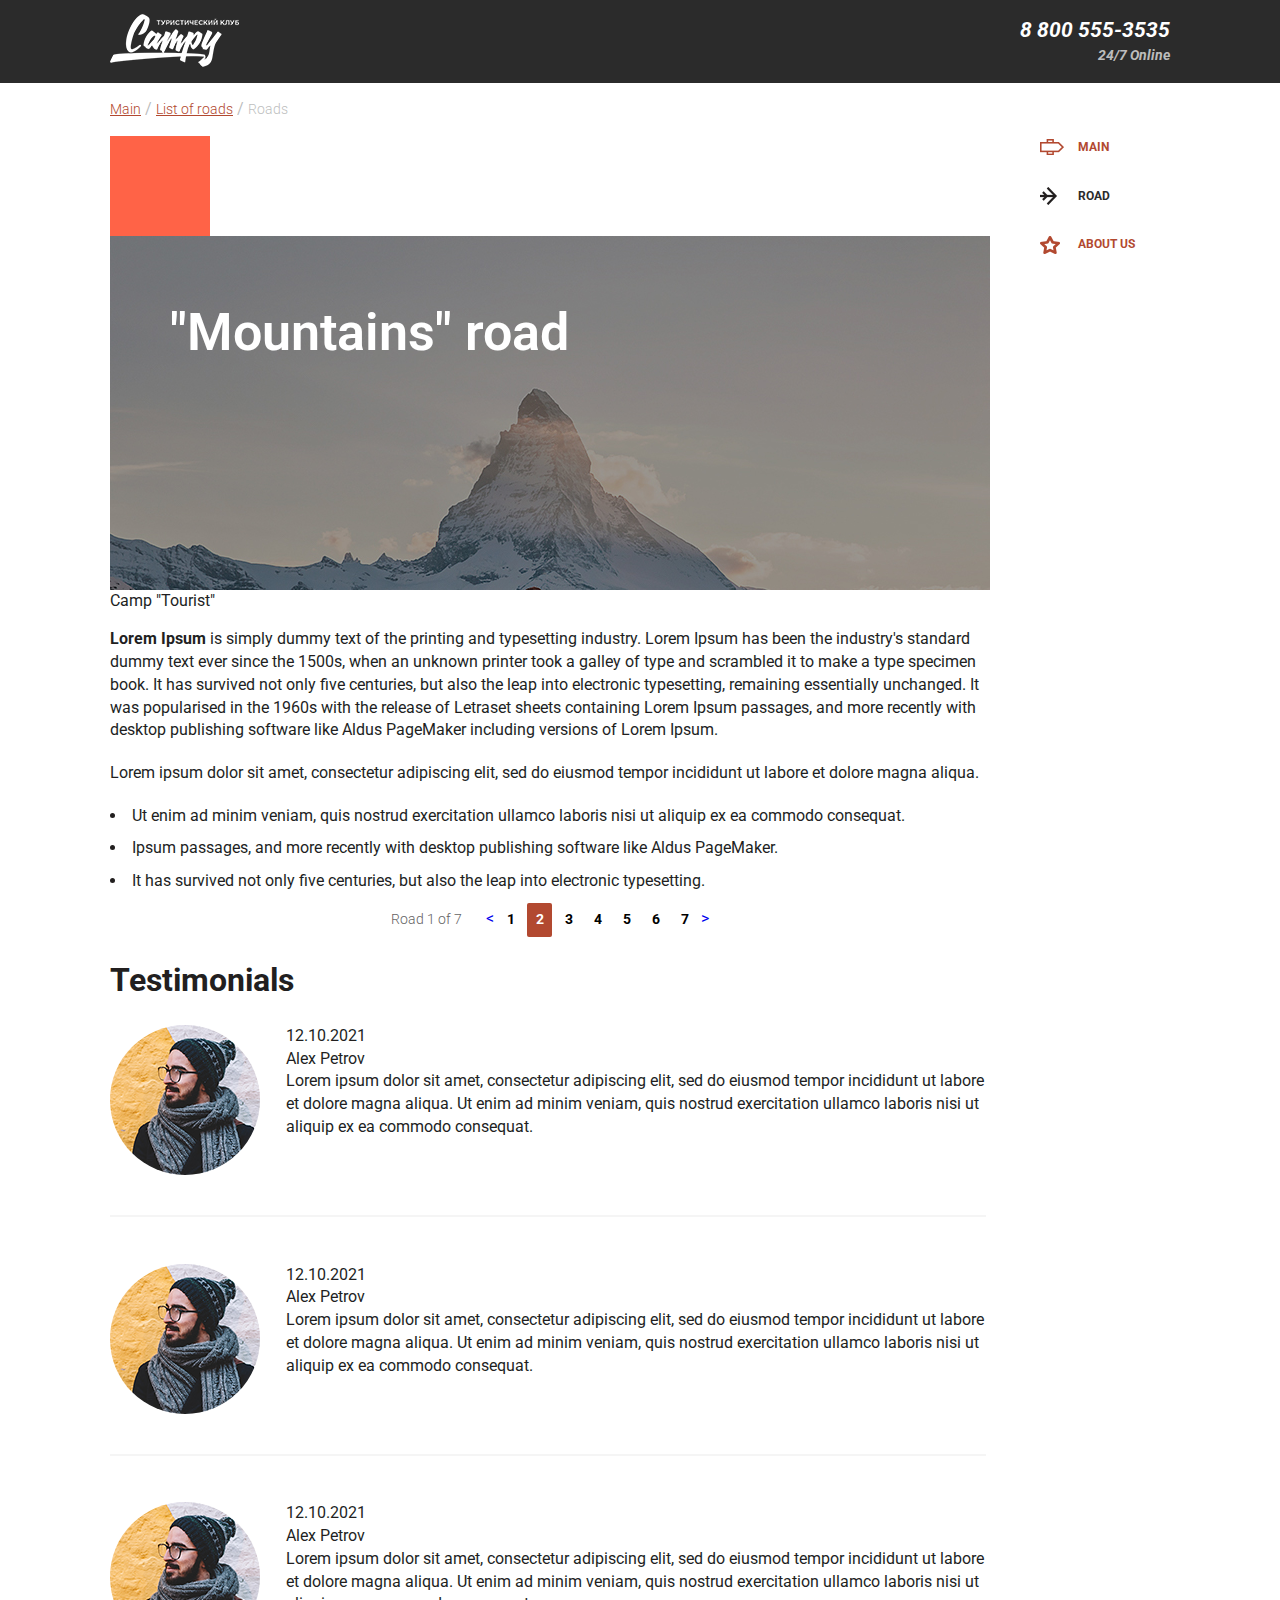
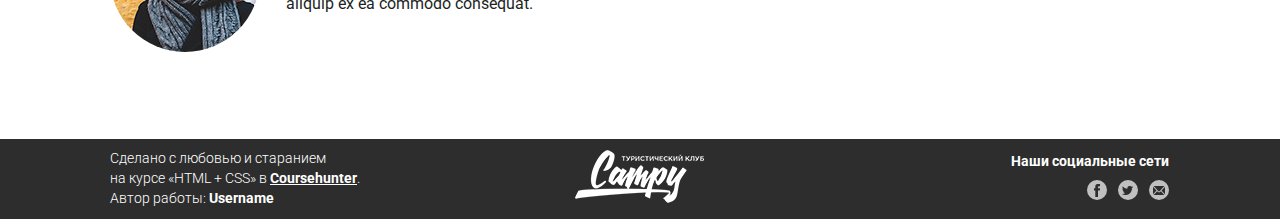
==== commit c6ac0c6c: "upd" ====
--- a/js/Cousehunter/layout/index.html
+++ b/js/Cousehunter/layout/index.html
@@ -47,6 +47,14 @@
         <div class="maincontent">
             <div class="container clearfix">
                 <main class="content">
+
+                    <!-- <div class="wrap">
+                        <div class="block one"></div>
+                        <div class="block two"></div>
+                    </div> -->
+
+                    <div class="animation"></div>
+
                     <section class="desc">
                         <div class="desc__image">
                             <div class="desc__text">"Mountains" road</div>
--- a/js/Cousehunter/layout/css/main.css
+++ b/js/Cousehunter/layout/css/main.css
@@ -8,4 +8,51 @@
 @import url('./blocks/header.css');
 @import url('./blocks/nav.css');
 @import url('./blocks/main-page.css');
-@import url('./blocks/footer.css');+@import url('./blocks/footer.css');
+.wrap {
+    width: 400px;
+    height: 400px;
+    border: 2px solid black;
+}
+
+.block {
+    width: 100px;
+    height: 100px;
+    cursor: pointer;
+    display: inline-block;
+    vertical-align: top;
+}
+
+.one {
+    background: brown;
+    transition: height 1s;
+}
+
+.two {
+    background: chartreuse;
+    transition: height 1s 1s;
+}
+
+.wrap:hover .one,
+.wrap:hover .two {
+    height: 200px;
+}
+
+.animation {
+    width: 100px;
+    height: 100px;
+    background: tomato;
+    animation: roll 2s;
+}
+
+@keyframes roll {
+    0% {
+        transform: translateX(0px);
+    }
+    50% {
+        transform: rotate(180deg);
+    }
+    100% {
+        transform: translateX(500px);
+    }
+}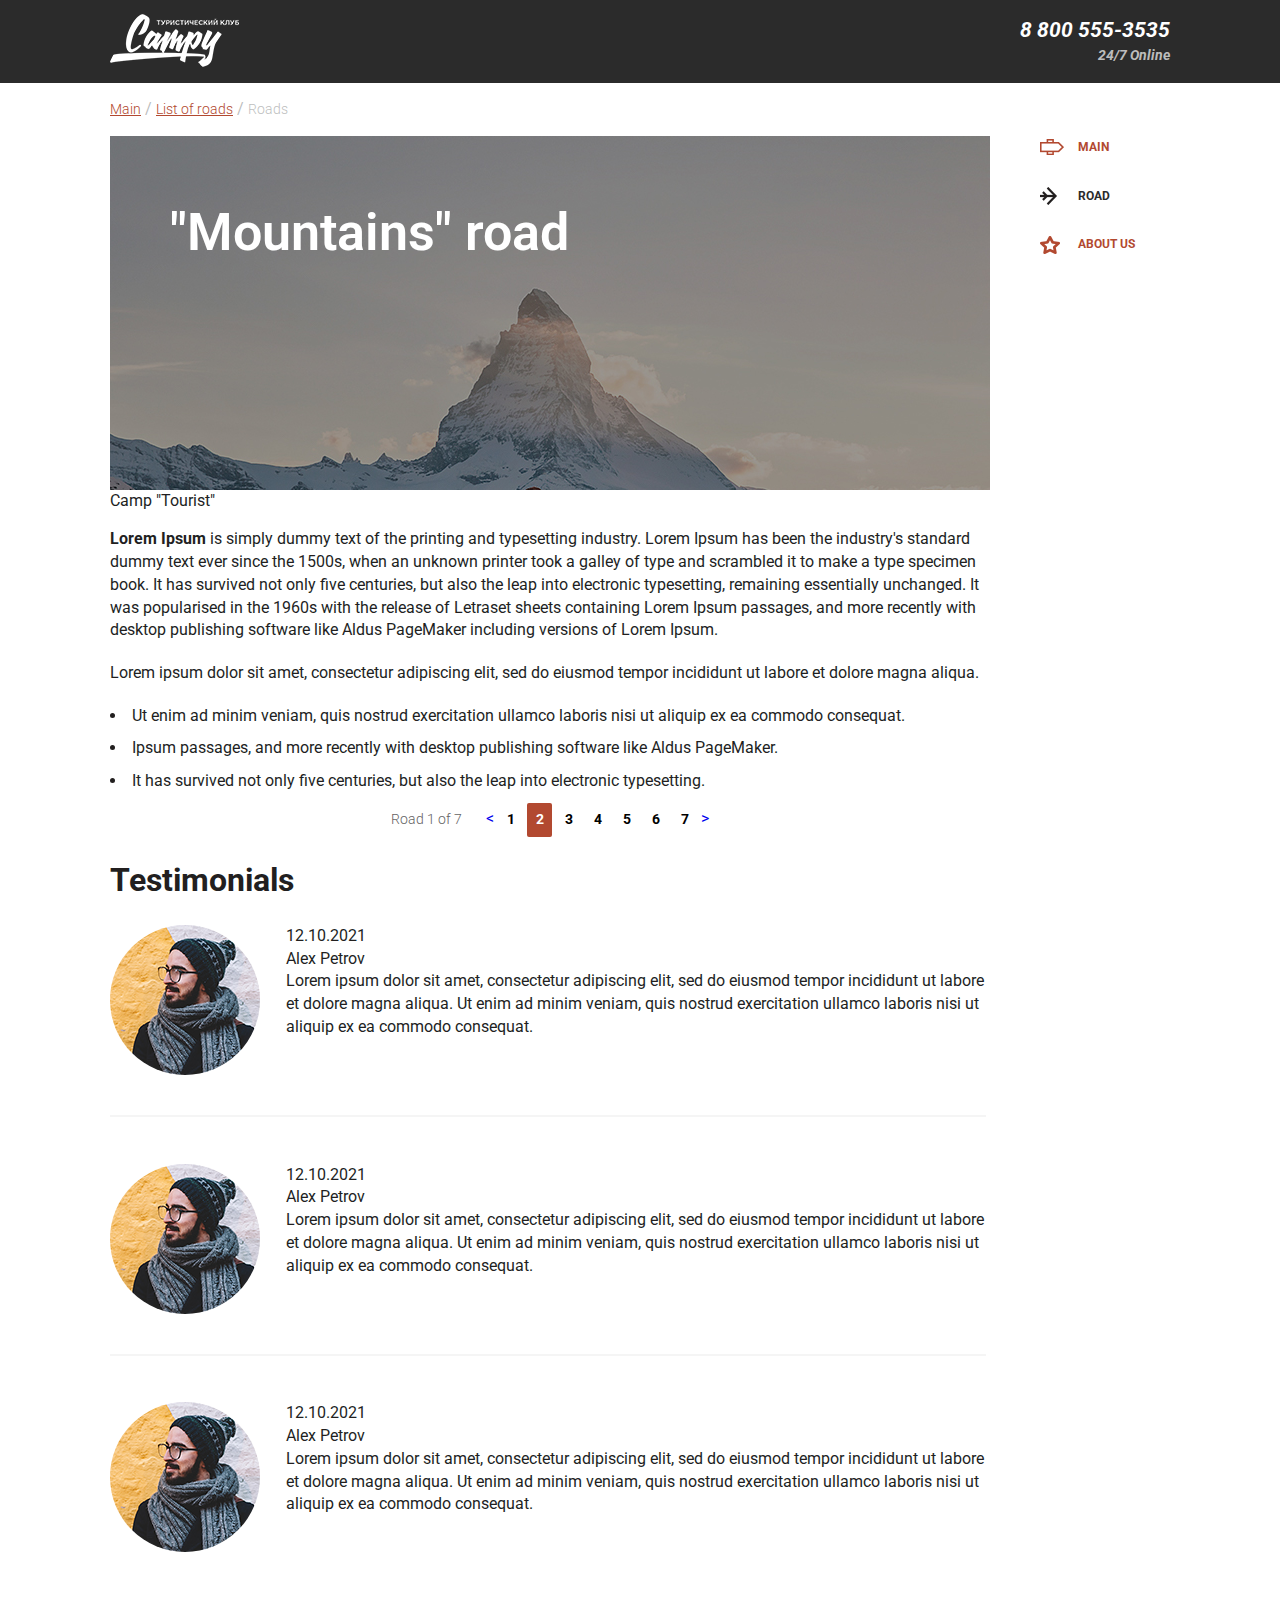
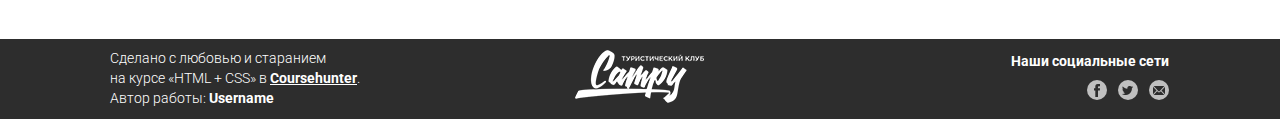
==== commit f2fba3e2: "upd" ====
--- a/js/Cousehunter/layout/index.html
+++ b/js/Cousehunter/layout/index.html
@@ -53,7 +53,7 @@
                         <div class="block two"></div>
                     </div> -->
 
-                    <div class="animation"></div>
+                    <!-- <div class="animation"></div> -->
 
                     <section class="desc">
                         <div class="desc__image">
--- a/js/Cousehunter/layout/css/main.css
+++ b/js/Cousehunter/layout/css/main.css
@@ -43,6 +43,7 @@
     height: 100px;
     background: tomato;
     animation: roll 2s;
+    animation-fill-mode: forwards;
 }
 
 @keyframes roll {
@@ -50,7 +51,7 @@
         transform: translateX(0px);
     }
     50% {
-        transform: rotate(180deg);
+        transform: translateX(250px) rotate(180deg);
     }
     100% {
         transform: translateX(500px);
